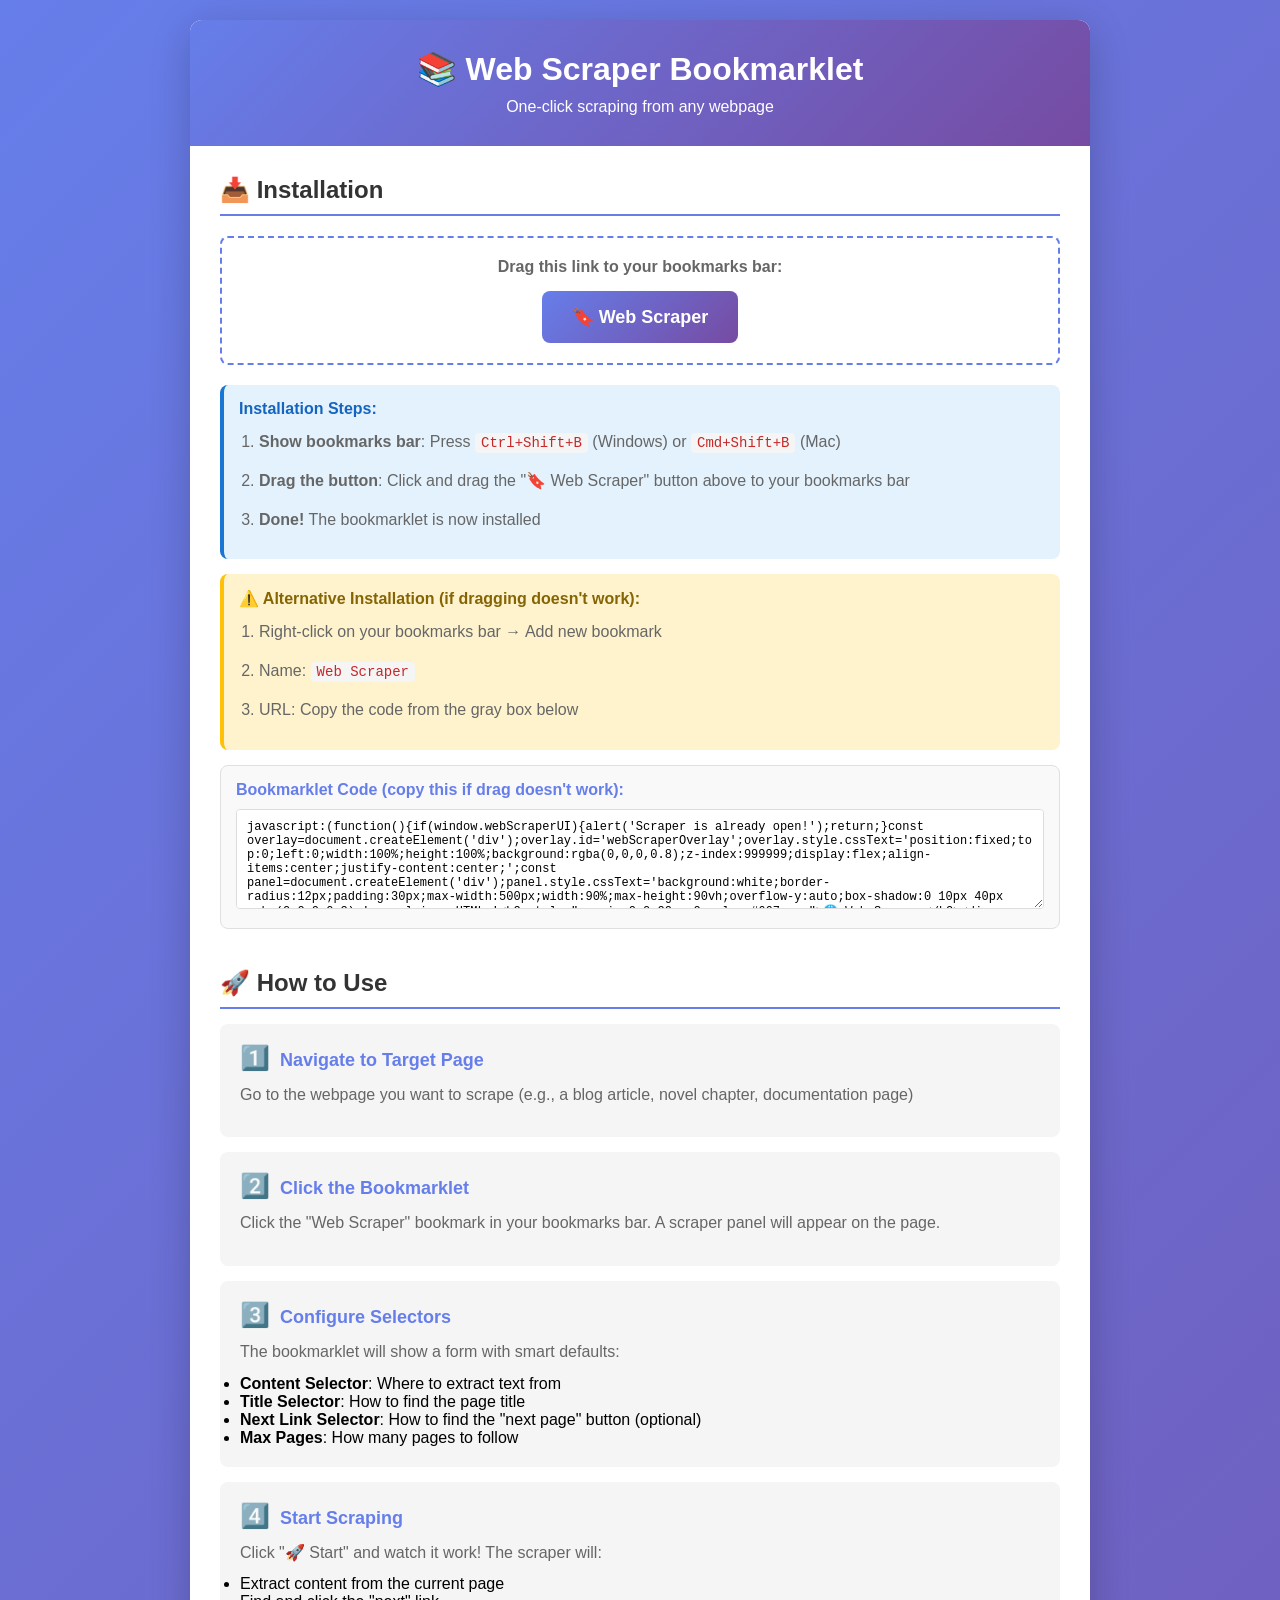
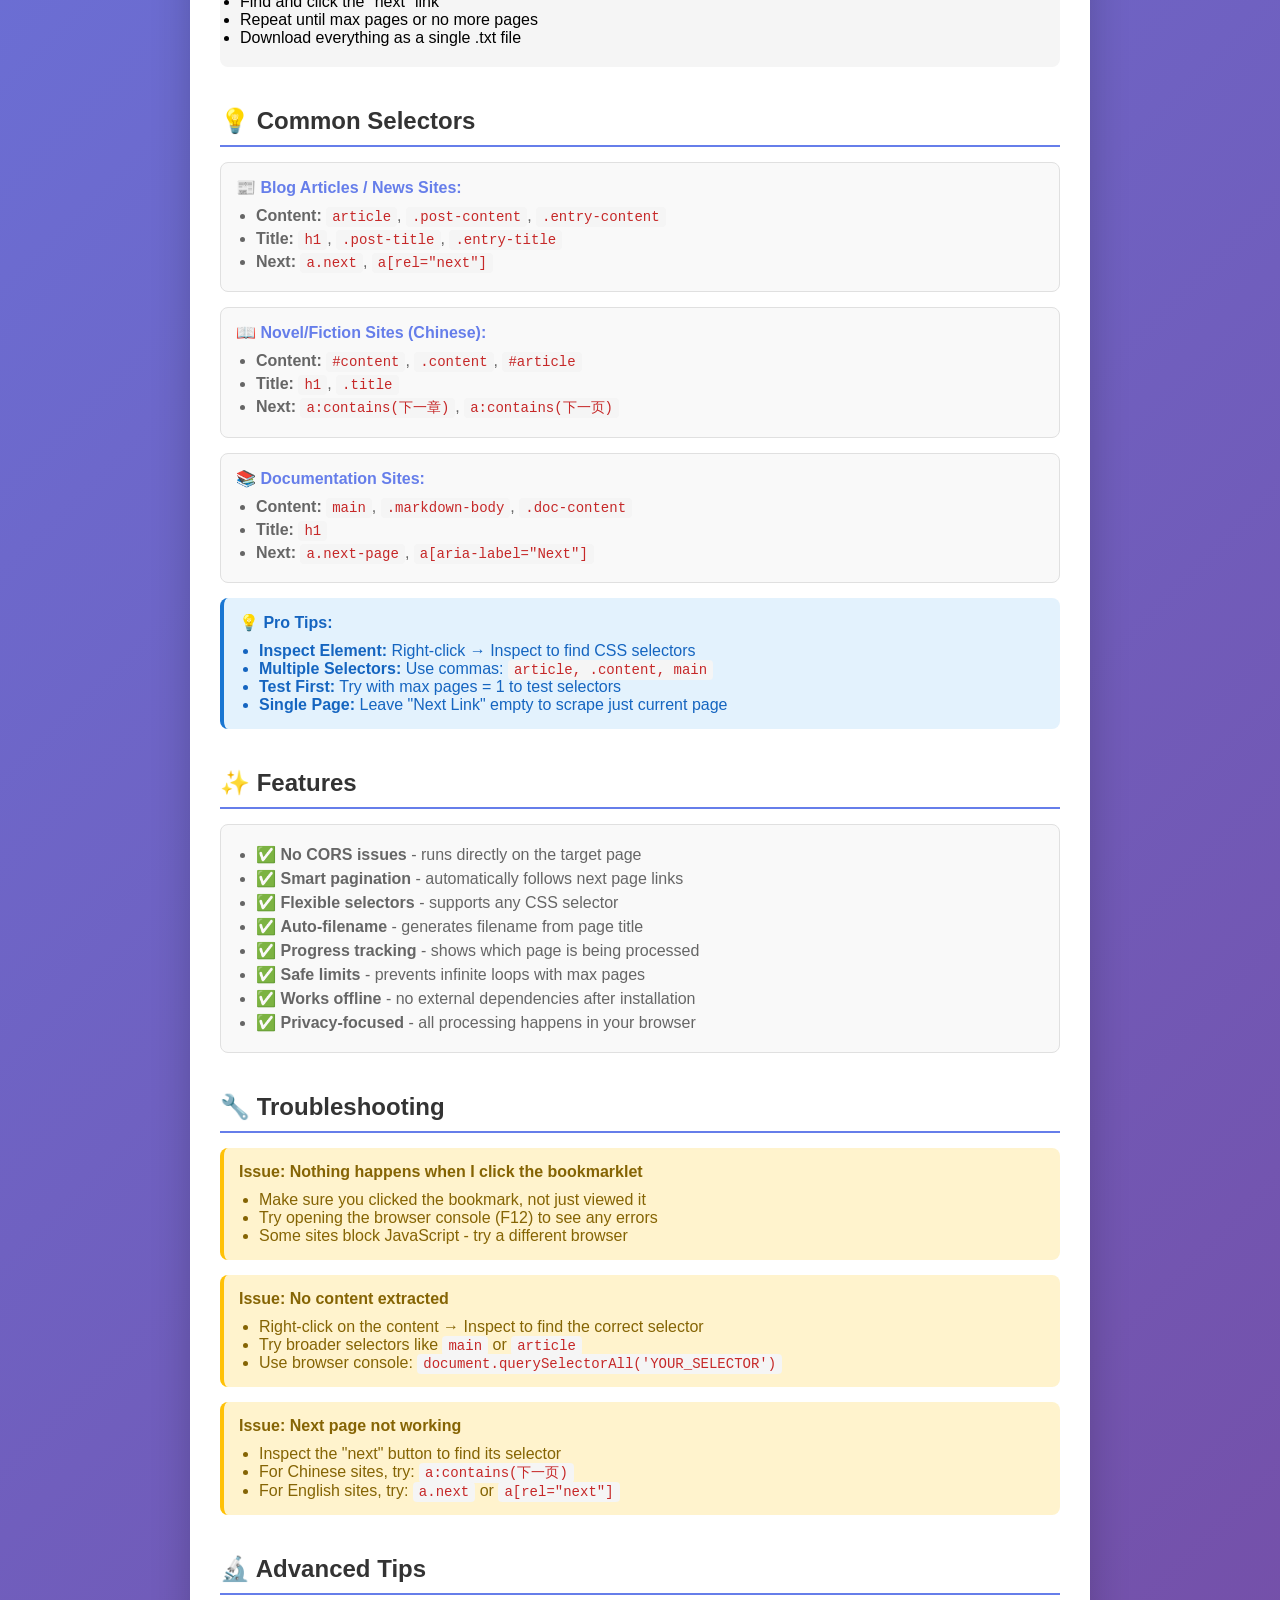
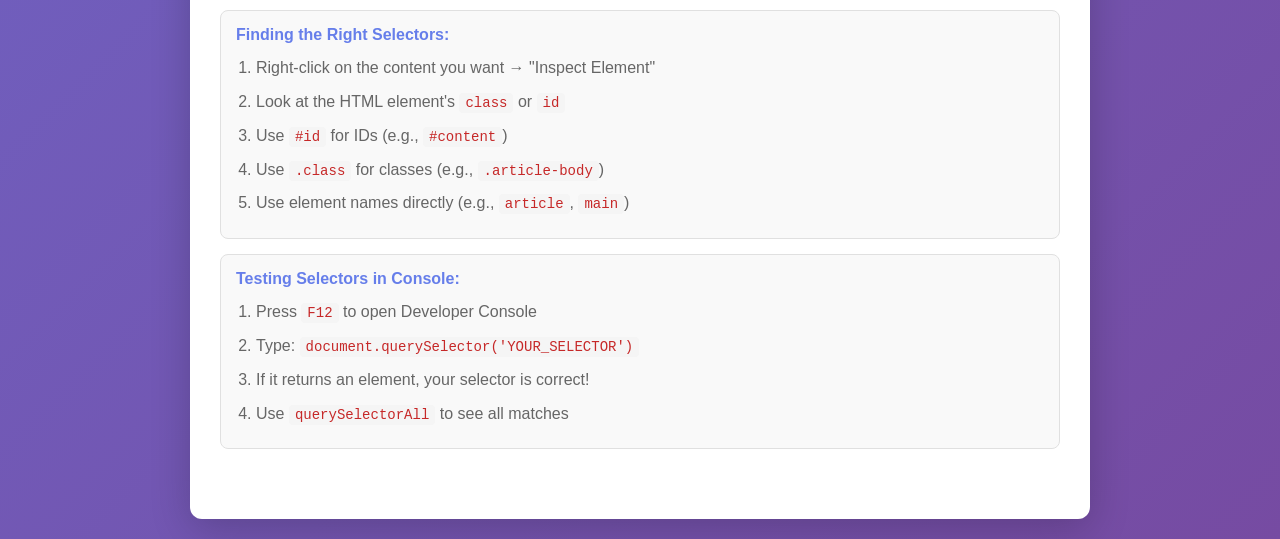
==== bookmarklet.html @ 31707cb5 "Add browser-based scraper and bookmarklet - Add browser-scraper.html: standalone client-side scraper" ====
<!DOCTYPE html>
<html lang="en">
<head>
  <meta charset="UTF-8">
  <meta name="viewport" content="width=device-width, initial-scale=1.0">
  <title>Web Scraper Bookmarklet</title>
  <style>
    * {
      margin: 0;
      padding: 0;
      box-sizing: border-box;
    }

    body {
      font-family: -apple-system, BlinkMacSystemFont, "Segoe UI", Roboto, "Helvetica Neue", Arial, sans-serif;
      background: linear-gradient(135deg, #667eea 0%, #764ba2 100%);
      min-height: 100vh;
      padding: 20px;
    }

    .container {
      max-width: 900px;
      margin: 0 auto;
      background: white;
      border-radius: 12px;
      box-shadow: 0 10px 40px rgba(0, 0, 0, 0.2);
      overflow: hidden;
    }

    .header {
      background: linear-gradient(135deg, #667eea 0%, #764ba2 100%);
      color: white;
      padding: 30px;
      text-align: center;
    }

    .header h1 {
      font-size: 32px;
      margin-bottom: 10px;
    }

    .content {
      padding: 30px;
    }

    .section {
      margin-bottom: 40px;
    }

    .section h2 {
      color: #333;
      margin-bottom: 15px;
      padding-bottom: 10px;
      border-bottom: 2px solid #667eea;
    }

    .step {
      background: #f5f5f5;
      padding: 20px;
      border-radius: 8px;
      margin-bottom: 15px;
    }

    .step h3 {
      color: #667eea;
      margin-bottom: 10px;
      font-size: 18px;
    }

    .step p {
      color: #666;
      line-height: 1.6;
      margin-bottom: 10px;
    }

    .bookmarklet-box {
      background: #fff;
      border: 2px dashed #667eea;
      border-radius: 8px;
      padding: 20px;
      text-align: center;
      margin: 20px 0;
    }

    .bookmarklet-link {
      display: inline-block;
      background: linear-gradient(135deg, #667eea 0%, #764ba2 100%);
      color: white !important;
      padding: 15px 30px;
      border-radius: 8px;
      text-decoration: none;
      font-weight: 600;
      font-size: 18px;
      transition: transform 0.2s, box-shadow 0.2s;
    }

    .bookmarklet-link:hover {
      transform: translateY(-2px);
      box-shadow: 0 4px 12px rgba(102, 126, 234, 0.4);
    }

    .instruction {
      background: #e3f2fd;
      border-left: 4px solid #1976d2;
      padding: 15px;
      border-radius: 8px;
      margin: 15px 0;
      color: #1565c0;
    }

    .warning {
      background: #fff3cd;
      border-left: 4px solid #ffc107;
      padding: 15px;
      border-radius: 8px;
      margin: 15px 0;
      color: #856404;
    }

    code {
      background: #f5f5f5;
      padding: 2px 6px;
      border-radius: 4px;
      font-family: 'Courier New', monospace;
      font-size: 14px;
      color: #c62828;
    }

    .example {
      background: #f9f9f9;
      border: 1px solid #e0e0e0;
      padding: 15px;
      border-radius: 8px;
      margin: 15px 0;
    }

    .example h4 {
      color: #667eea;
      margin-bottom: 10px;
    }

    .example ul {
      margin-left: 20px;
      color: #666;
    }

    .example li {
      margin: 5px 0;
    }

    ol {
      margin-left: 20px;
      color: #666;
      line-height: 1.8;
    }

    ol li {
      margin: 10px 0;
    }

    .emoji {
      font-size: 24px;
      margin-right: 10px;
    }

    .demo-gif {
      max-width: 100%;
      border-radius: 8px;
      box-shadow: 0 4px 12px rgba(0, 0, 0, 0.1);
      margin: 20px 0;
    }
  </style>
</head>
<body>
  <div class="container">
    <div class="header">
      <h1>📚 Web Scraper Bookmarklet</h1>
      <p>One-click scraping from any webpage</p>
    </div>

    <div class="content">
      <!-- Installation Section -->
      <div class="section">
        <h2>📥 Installation</h2>

        <div class="bookmarklet-box">
          <p style="margin-bottom: 15px; color: #666;">
            <strong>Drag this link to your bookmarks bar:</strong>
          </p>
          <a href="javascript:(function(){const s=document.createElement('script');s.src='https://cdn.jsdelivr.net/gh/yourusername/web-scraper@main/bookmarklet.min.js';document.body.appendChild(s);})();" class="bookmarklet-link">
            🔖 Web Scraper
          </a>
        </div>

        <div class="instruction">
          <strong>Installation Steps:</strong>
          <ol>
            <li><strong>Show bookmarks bar</strong>: Press <code>Ctrl+Shift+B</code> (Windows) or <code>Cmd+Shift+B</code> (Mac)</li>
            <li><strong>Drag the button</strong>: Click and drag the "🔖 Web Scraper" button above to your bookmarks bar</li>
            <li><strong>Done!</strong> The bookmarklet is now installed</li>
          </ol>
        </div>

        <div class="warning">
          <strong>⚠️ Alternative Installation (if dragging doesn't work):</strong>
          <ol style="margin-top: 10px;">
            <li>Right-click on your bookmarks bar → Add new bookmark</li>
            <li>Name: <code>Web Scraper</code></li>
            <li>URL: Copy the code from the gray box below</li>
          </ol>
        </div>

        <div class="example">
          <h4>Bookmarklet Code (copy this if drag doesn't work):</h4>
          <textarea readonly style="width: 100%; height: 100px; padding: 10px; font-family: monospace; font-size: 12px; border: 1px solid #ddd; border-radius: 4px;" onclick="this.select()">javascript:(function(){if(window.webScraperUI){alert('Scraper is already open!');return;}const overlay=document.createElement('div');overlay.id='webScraperOverlay';overlay.style.cssText='position:fixed;top:0;left:0;width:100%;height:100%;background:rgba(0,0,0,0.8);z-index:999999;display:flex;align-items:center;justify-content:center;';const panel=document.createElement('div');panel.style.cssText='background:white;border-radius:12px;padding:30px;max-width:500px;width:90%;max-height:90vh;overflow-y:auto;box-shadow:0 10px 40px rgba(0,0,0,0.3);';panel.innerHTML='<h2 style="margin:0 0 20px 0;color:#667eea;">🌐 Web Scraper</h2><div style="margin-bottom:15px;"><label style="display:block;margin-bottom:5px;font-weight:600;">📄 Content Selector:</label><input id="scraperContent" type="text" value="article, .content, .article, main" style="width:100%;padding:10px;border:2px solid #e0e0e0;border-radius:6px;"/><small style="color:#666;">CSS selector for main content</small></div><div style="margin-bottom:15px;"><label style="display:block;margin-bottom:5px;font-weight:600;">🎯 Title Selector:</label><input id="scraperTitle" type="text" value="h1, .title, .article-title" style="width:100%;padding:10px;border:2px solid #e0e0e0;border-radius:6px;"/><small style="color:#666;">CSS selector for page title</small></div><div style="margin-bottom:15px;"><label style="display:block;margin-bottom:5px;font-weight:600;">➡️ Next Link Selector:</label><input id="scraperNext" type="text" value="a.next, a[rel=next], a:contains(下一页), a:contains(下一章)" style="width:100%;padding:10px;border:2px solid #e0e0e0;border-radius:6px;"/><small style="color:#666;">Leave empty for single page</small></div><div style="margin-bottom:15px;"><label style="display:block;margin-bottom:5px;font-weight:600;">🔢 Max Pages:</label><input id="scraperMaxPages" type="number" value="10" min="1" max="100" style="width:100%;padding:10px;border:2px solid #e0e0e0;border-radius:6px;"/></div><div style="margin-bottom:15px;"><label style="display:block;margin-bottom:5px;font-weight:600;">💾 Filename:</label><input id="scraperFilename" type="text" placeholder="Auto from title" style="width:100%;padding:10px;border:2px solid #e0e0e0;border-radius:6px;"/></div><div style="display:flex;gap:10px;"><button id="scraperStart" style="flex:1;padding:12px;background:linear-gradient(135deg,#667eea,#764ba2);color:white;border:none;border-radius:6px;font-weight:600;cursor:pointer;">🚀 Start</button><button id="scraperClose" style="padding:12px 20px;background:#f44336;color:white;border:none;border-radius:6px;font-weight:600;cursor:pointer;">✕ Close</button></div><div id="scraperStatus" style="margin-top:15px;padding:10px;border-radius:6px;display:none;"></div>';overlay.appendChild(panel);document.body.appendChild(overlay);window.webScraperUI=overlay;const findNextLink=(selectors)=>{const selectorList=selectors.split(',').map(s=>s.trim());for(const sel of selectorList){if(sel.includes(':contains(')){const text=sel.match(/:contains\(([^)]+)\)/)[1];const links=document.querySelectorAll('a');for(const link of links){if(link.textContent.includes(text))return link;}}else{const el=document.querySelector(sel);if(el)return el;}}return null;};const scrape=async()=>{const contentSel=document.getElementById('scraperContent').value;const titleSel=document.getElementById('scraperTitle').value;const nextSel=document.getElementById('scraperNext').value;const maxPages=parseInt(document.getElementById('scraperMaxPages').value);const filename=document.getElementById('scraperFilename').value;const statusDiv=document.getElementById('scraperStatus');const startBtn=document.getElementById('scraperStart');startBtn.disabled=true;startBtn.textContent='⏳ Scraping...';statusDiv.style.display='block';statusDiv.style.background='#e3f2fd';statusDiv.style.color='#1976d2';let allContent=[];let pageCount=0;const extractContent=()=>{const titleEl=document.querySelector(titleSel);const title=titleEl?titleEl.textContent.trim():'No Title';const contentEls=document.querySelectorAll(contentSel);if(!contentEls.length)return null;const content=Array.from(contentEls).map(el=>el.textContent.trim()).join('\\n\\n');return{title,content};};const processPage=()=>{pageCount++;statusDiv.textContent=`Processing page ${pageCount}/${maxPages}...`;const data=extractContent();if(data){allContent.push(`${data.title}\\n\\n${data.content}\\n\\n\\n`);return true;}return false;};processPage();if(nextSel&&pageCount<maxPages){const checkNextPage=()=>{const nextLink=findNextLink(nextSel);if(nextLink&&pageCount<maxPages){statusDiv.textContent=`Found next page, navigating... (${pageCount}/${maxPages})`;setTimeout(()=>{nextLink.click();setTimeout(()=>{if(processPage()){checkNextPage();}else{finishScraping();}},2000);},1000);}else{finishScraping();}};checkNextPage();}else{finishScraping();}function finishScraping(){if(allContent.length>0){const text=allContent.join('');const blob=new Blob([text],{type:'text/plain;charset=utf-8'});const url=URL.createObjectURL(blob);const a=document.createElement('a');a.href=url;a.download=(filename||allContent[0].split('\\n')[0].substring(0,50).replace(/[^a-zA-Z0-9一-龥]/g,'_')||'scraped')+'.txt';a.click();URL.revokeObjectURL(url);statusDiv.style.background='#e8f5e9';statusDiv.style.color='#388e3c';statusDiv.textContent=`✅ Success! Scraped ${pageCount} pages. Downloaded.`;}else{statusDiv.style.background='#ffebee';statusDiv.style.color='#c62828';statusDiv.textContent='❌ No content found. Check selectors.';}startBtn.disabled=false;startBtn.textContent='🚀 Start';}};document.getElementById('scraperStart').onclick=scrape;document.getElementById('scraperClose').onclick=()=>{document.body.removeChild(overlay);window.webScraperUI=null;};})();</textarea>
        </div>
      </div>

      <!-- How to Use Section -->
      <div class="section">
        <h2>🚀 How to Use</h2>

        <div class="step">
          <h3><span class="emoji">1️⃣</span>Navigate to Target Page</h3>
          <p>Go to the webpage you want to scrape (e.g., a blog article, novel chapter, documentation page)</p>
        </div>

        <div class="step">
          <h3><span class="emoji">2️⃣</span>Click the Bookmarklet</h3>
          <p>Click the "Web Scraper" bookmark in your bookmarks bar. A scraper panel will appear on the page.</p>
        </div>

        <div class="step">
          <h3><span class="emoji">3️⃣</span>Configure Selectors</h3>
          <p>The bookmarklet will show a form with smart defaults:</p>
          <ul>
            <li><strong>Content Selector</strong>: Where to extract text from</li>
            <li><strong>Title Selector</strong>: How to find the page title</li>
            <li><strong>Next Link Selector</strong>: How to find the "next page" button (optional)</li>
            <li><strong>Max Pages</strong>: How many pages to follow</li>
          </ul>
        </div>

        <div class="step">
          <h3><span class="emoji">4️⃣</span>Start Scraping</h3>
          <p>Click "🚀 Start" and watch it work! The scraper will:</p>
          <ul>
            <li>Extract content from the current page</li>
            <li>Find and click the "next" link</li>
            <li>Repeat until max pages or no more pages</li>
            <li>Download everything as a single .txt file</li>
          </ul>
        </div>
      </div>

      <!-- Examples Section -->
      <div class="section">
        <h2>💡 Common Selectors</h2>

        <div class="example">
          <h4>📰 Blog Articles / News Sites:</h4>
          <ul>
            <li><strong>Content:</strong> <code>article</code>, <code>.post-content</code>, <code>.entry-content</code></li>
            <li><strong>Title:</strong> <code>h1</code>, <code>.post-title</code>, <code>.entry-title</code></li>
            <li><strong>Next:</strong> <code>a.next</code>, <code>a[rel="next"]</code></li>
          </ul>
        </div>

        <div class="example">
          <h4>📖 Novel/Fiction Sites (Chinese):</h4>
          <ul>
            <li><strong>Content:</strong> <code>#content</code>, <code>.content</code>, <code>#article</code></li>
            <li><strong>Title:</strong> <code>h1</code>, <code>.title</code></li>
            <li><strong>Next:</strong> <code>a:contains(下一章)</code>, <code>a:contains(下一页)</code></li>
          </ul>
        </div>

        <div class="example">
          <h4>📚 Documentation Sites:</h4>
          <ul>
            <li><strong>Content:</strong> <code>main</code>, <code>.markdown-body</code>, <code>.doc-content</code></li>
            <li><strong>Title:</strong> <code>h1</code></li>
            <li><strong>Next:</strong> <code>a.next-page</code>, <code>a[aria-label="Next"]</code></li>
          </ul>
        </div>

        <div class="instruction">
          <strong>💡 Pro Tips:</strong>
          <ul style="margin-top: 10px; margin-left: 20px;">
            <li><strong>Inspect Element:</strong> Right-click → Inspect to find CSS selectors</li>
            <li><strong>Multiple Selectors:</strong> Use commas: <code>article, .content, main</code></li>
            <li><strong>Test First:</strong> Try with max pages = 1 to test selectors</li>
            <li><strong>Single Page:</strong> Leave "Next Link" empty to scrape just current page</li>
          </ul>
        </div>
      </div>

      <!-- Features Section -->
      <div class="section">
        <h2>✨ Features</h2>

        <div class="example">
          <ul>
            <li>✅ <strong>No CORS issues</strong> - runs directly on the target page</li>
            <li>✅ <strong>Smart pagination</strong> - automatically follows next page links</li>
            <li>✅ <strong>Flexible selectors</strong> - supports any CSS selector</li>
            <li>✅ <strong>Auto-filename</strong> - generates filename from page title</li>
            <li>✅ <strong>Progress tracking</strong> - shows which page is being processed</li>
            <li>✅ <strong>Safe limits</strong> - prevents infinite loops with max pages</li>
            <li>✅ <strong>Works offline</strong> - no external dependencies after installation</li>
            <li>✅ <strong>Privacy-focused</strong> - all processing happens in your browser</li>
          </ul>
        </div>
      </div>

      <!-- Troubleshooting Section -->
      <div class="section">
        <h2>🔧 Troubleshooting</h2>

        <div class="warning">
          <strong>Issue: Nothing happens when I click the bookmarklet</strong>
          <ul style="margin-top: 10px; margin-left: 20px;">
            <li>Make sure you clicked the bookmark, not just viewed it</li>
            <li>Try opening the browser console (F12) to see any errors</li>
            <li>Some sites block JavaScript - try a different browser</li>
          </ul>
        </div>

        <div class="warning">
          <strong>Issue: No content extracted</strong>
          <ul style="margin-top: 10px; margin-left: 20px;">
            <li>Right-click on the content → Inspect to find the correct selector</li>
            <li>Try broader selectors like <code>main</code> or <code>article</code></li>
            <li>Use browser console: <code>document.querySelectorAll('YOUR_SELECTOR')</code></li>
          </ul>
        </div>

        <div class="warning">
          <strong>Issue: Next page not working</strong>
          <ul style="margin-top: 10px; margin-left: 20px;">
            <li>Inspect the "next" button to find its selector</li>
            <li>For Chinese sites, try: <code>a:contains(下一页)</code></li>
            <li>For English sites, try: <code>a.next</code> or <code>a[rel="next"]</code></li>
          </ul>
        </div>
      </div>

      <!-- Advanced Section -->
      <div class="section">
        <h2>🔬 Advanced Tips</h2>

        <div class="example">
          <h4>Finding the Right Selectors:</h4>
          <ol>
            <li>Right-click on the content you want → "Inspect Element"</li>
            <li>Look at the HTML element's <code>class</code> or <code>id</code></li>
            <li>Use <code>#id</code> for IDs (e.g., <code>#content</code>)</li>
            <li>Use <code>.class</code> for classes (e.g., <code>.article-body</code>)</li>
            <li>Use element names directly (e.g., <code>article</code>, <code>main</code>)</li>
          </ol>
        </div>

        <div class="example">
          <h4>Testing Selectors in Console:</h4>
          <ol>
            <li>Press <code>F12</code> to open Developer Console</li>
            <li>Type: <code>document.querySelector('YOUR_SELECTOR')</code></li>
            <li>If it returns an element, your selector is correct!</li>
            <li>Use <code>querySelectorAll</code> to see all matches</li>
          </ol>
        </div>
      </div>

    </div>
  </div>
</body>
</html>
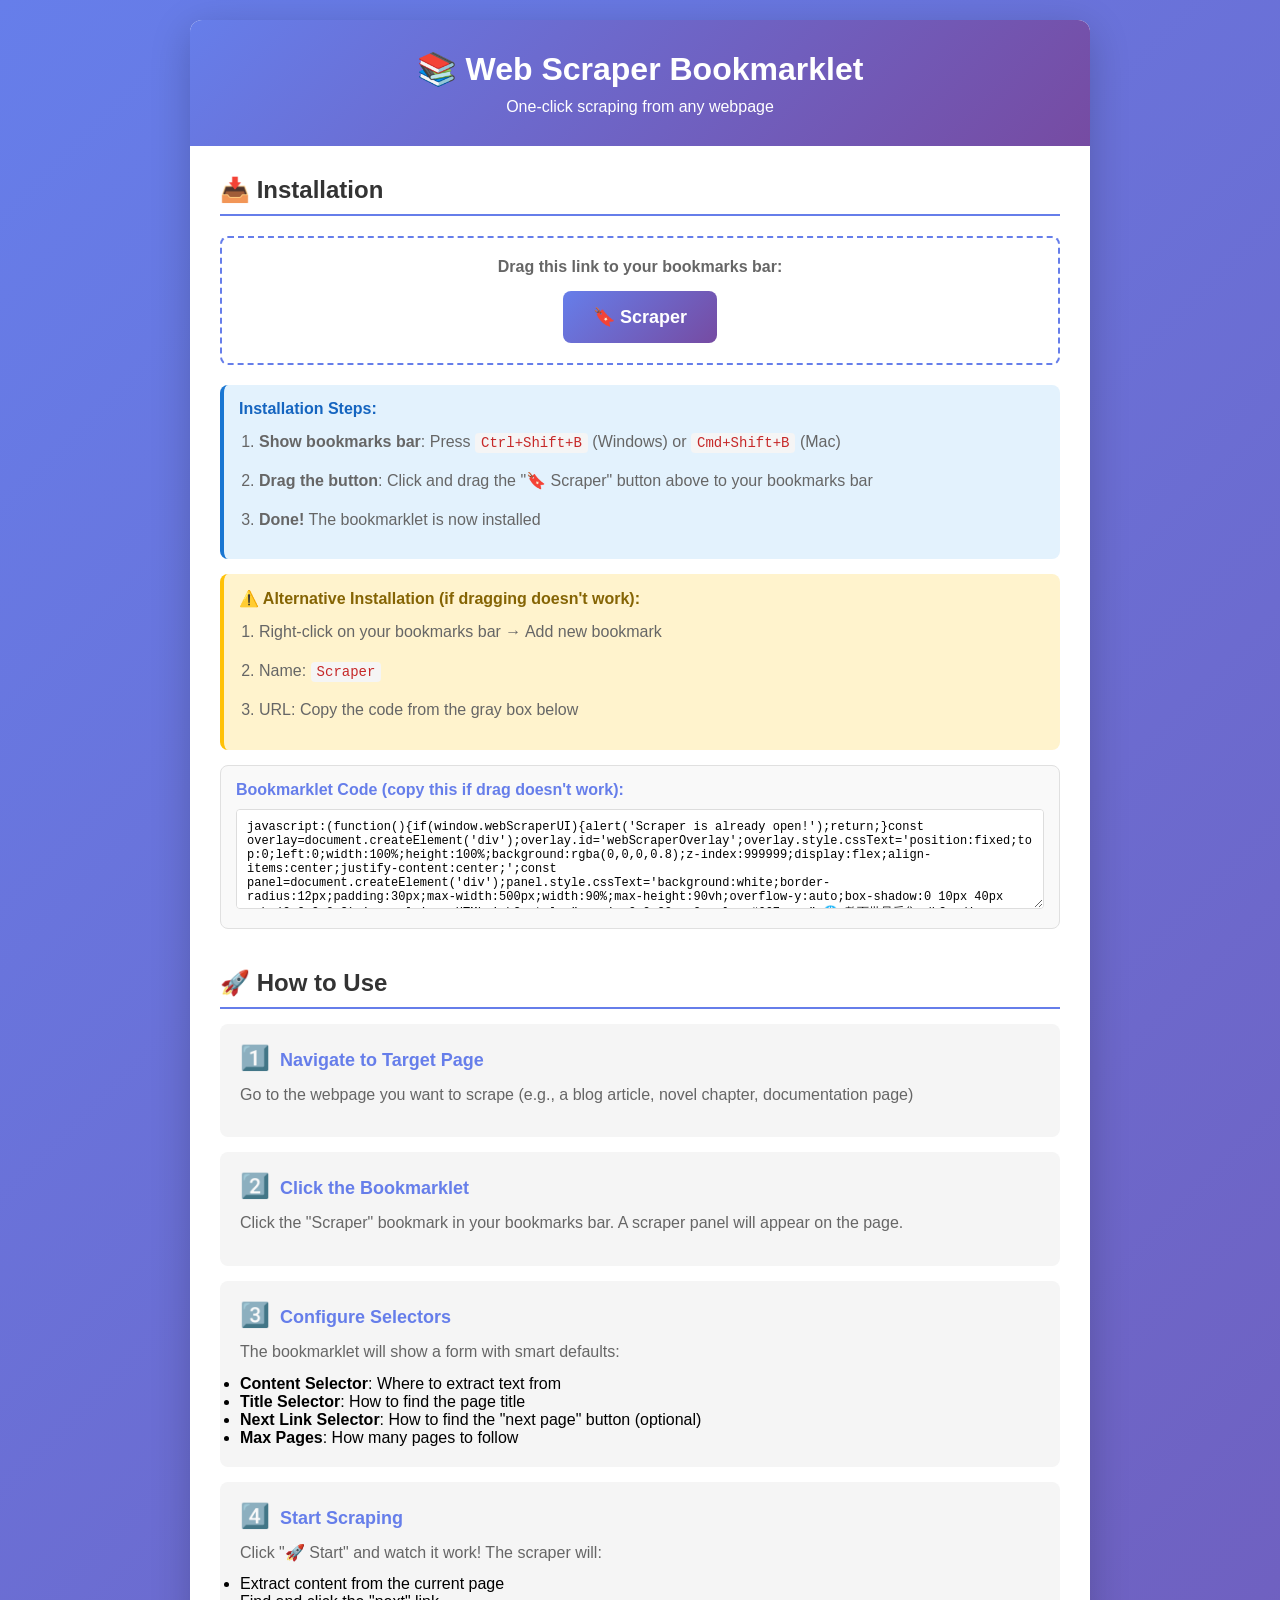
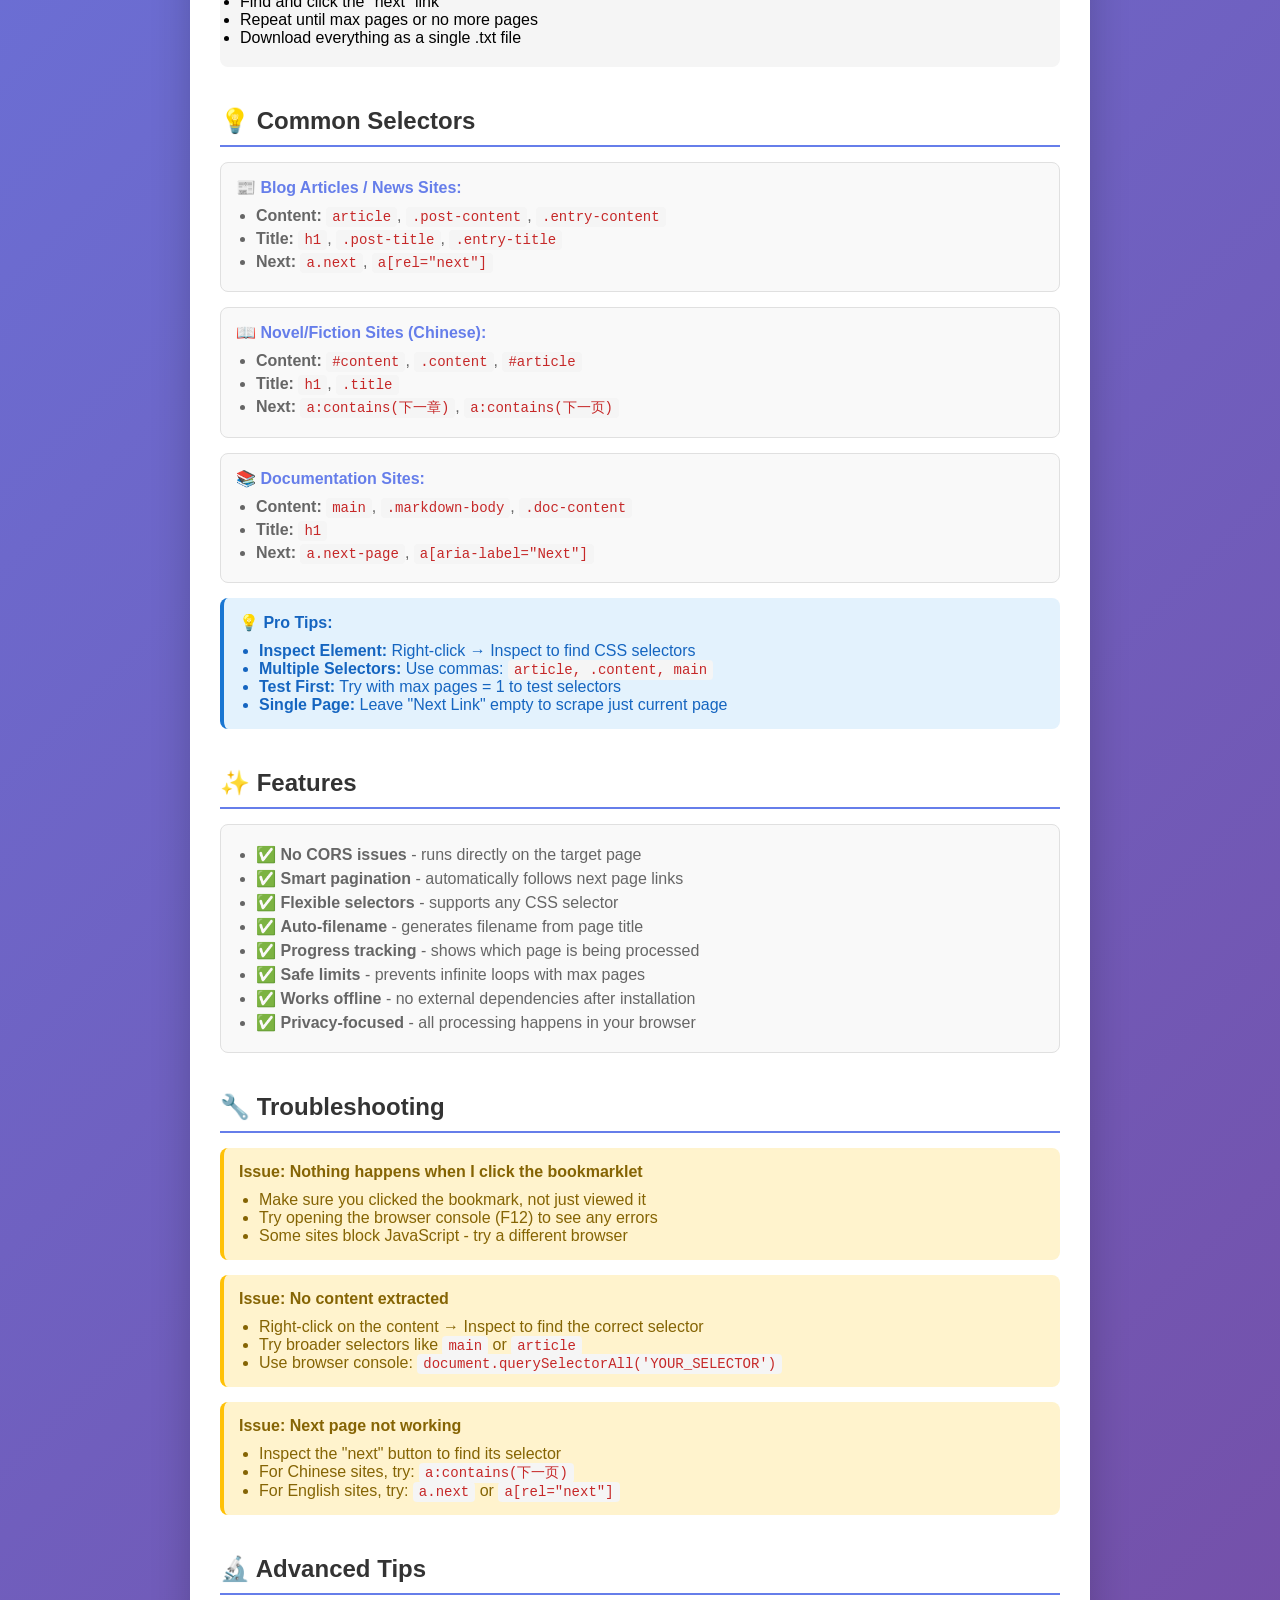
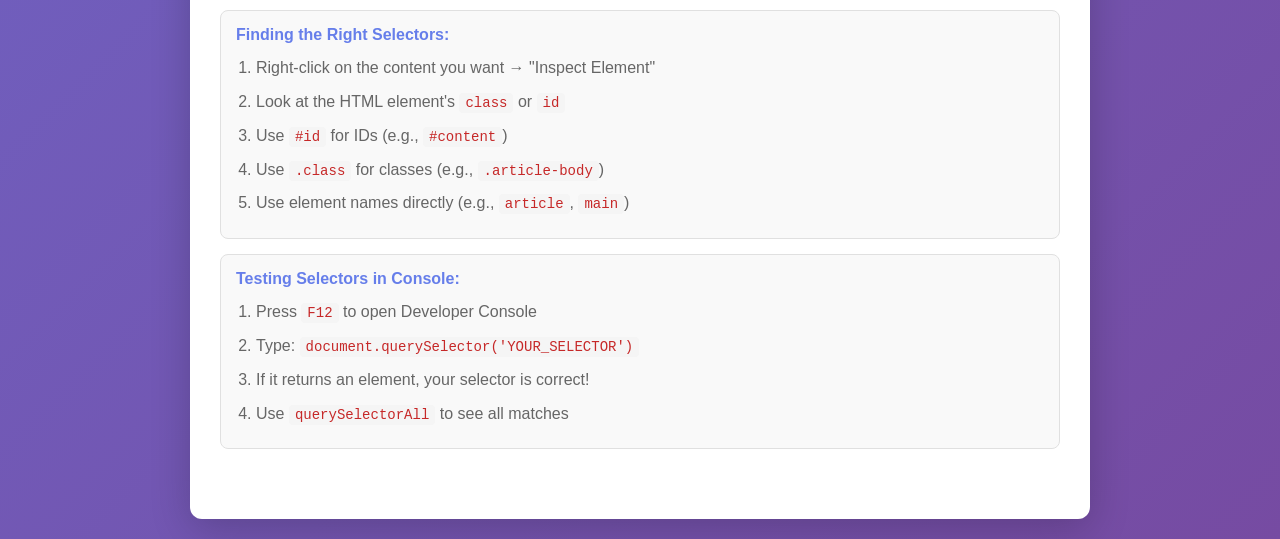
==== commit 4836c316: "update web scraper bookmarklet" ====
--- a/bookmarklet.html
+++ b/bookmarklet.html
@@ -187,8 +187,8 @@
           <p style="margin-bottom: 15px; color: #666;">
             <strong>Drag this link to your bookmarks bar:</strong>
           </p>
-          <a href="javascript:(function(){const s=document.createElement('script');s.src='https://cdn.jsdelivr.net/gh/yourusername/web-scraper@main/bookmarklet.min.js';document.body.appendChild(s);})();" class="bookmarklet-link">
-            🔖 Web Scraper
+          <a href="javascript:(function(){const s=document.createElement('script');s.src='https://www.zuiniude.com/txt-downloader/static/js/bookmarklet.min.js';document.body.appendChild(s);})();" class="bookmarklet-link">
+            🔖 Scraper
           </a>
         </div>
 
@@ -196,7 +196,7 @@
           <strong>Installation Steps:</strong>
           <ol>
             <li><strong>Show bookmarks bar</strong>: Press <code>Ctrl+Shift+B</code> (Windows) or <code>Cmd+Shift+B</code> (Mac)</li>
-            <li><strong>Drag the button</strong>: Click and drag the "🔖 Web Scraper" button above to your bookmarks bar</li>
+            <li><strong>Drag the button</strong>: Click and drag the "🔖 Scraper" button above to your bookmarks bar</li>
             <li><strong>Done!</strong> The bookmarklet is now installed</li>
           </ol>
         </div>
@@ -205,14 +205,14 @@
           <strong>⚠️ Alternative Installation (if dragging doesn't work):</strong>
           <ol style="margin-top: 10px;">
             <li>Right-click on your bookmarks bar → Add new bookmark</li>
-            <li>Name: <code>Web Scraper</code></li>
+            <li>Name: <code>Scraper</code></li>
             <li>URL: Copy the code from the gray box below</li>
           </ol>
         </div>
 
         <div class="example">
           <h4>Bookmarklet Code (copy this if drag doesn't work):</h4>
-          <textarea readonly style="width: 100%; height: 100px; padding: 10px; font-family: monospace; font-size: 12px; border: 1px solid #ddd; border-radius: 4px;" onclick="this.select()">javascript:(function(){if(window.webScraperUI){alert('Scraper is already open!');return;}const overlay=document.createElement('div');overlay.id='webScraperOverlay';overlay.style.cssText='position:fixed;top:0;left:0;width:100%;height:100%;background:rgba(0,0,0,0.8);z-index:999999;display:flex;align-items:center;justify-content:center;';const panel=document.createElement('div');panel.style.cssText='background:white;border-radius:12px;padding:30px;max-width:500px;width:90%;max-height:90vh;overflow-y:auto;box-shadow:0 10px 40px rgba(0,0,0,0.3);';panel.innerHTML='<h2 style="margin:0 0 20px 0;color:#667eea;">🌐 Web Scraper</h2><div style="margin-bottom:15px;"><label style="display:block;margin-bottom:5px;font-weight:600;">📄 Content Selector:</label><input id="scraperContent" type="text" value="article, .content, .article, main" style="width:100%;padding:10px;border:2px solid #e0e0e0;border-radius:6px;"/><small style="color:#666;">CSS selector for main content</small></div><div style="margin-bottom:15px;"><label style="display:block;margin-bottom:5px;font-weight:600;">🎯 Title Selector:</label><input id="scraperTitle" type="text" value="h1, .title, .article-title" style="width:100%;padding:10px;border:2px solid #e0e0e0;border-radius:6px;"/><small style="color:#666;">CSS selector for page title</small></div><div style="margin-bottom:15px;"><label style="display:block;margin-bottom:5px;font-weight:600;">➡️ Next Link Selector:</label><input id="scraperNext" type="text" value="a.next, a[rel=next], a:contains(下一页), a:contains(下一章)" style="width:100%;padding:10px;border:2px solid #e0e0e0;border-radius:6px;"/><small style="color:#666;">Leave empty for single page</small></div><div style="margin-bottom:15px;"><label style="display:block;margin-bottom:5px;font-weight:600;">🔢 Max Pages:</label><input id="scraperMaxPages" type="number" value="10" min="1" max="100" style="width:100%;padding:10px;border:2px solid #e0e0e0;border-radius:6px;"/></div><div style="margin-bottom:15px;"><label style="display:block;margin-bottom:5px;font-weight:600;">💾 Filename:</label><input id="scraperFilename" type="text" placeholder="Auto from title" style="width:100%;padding:10px;border:2px solid #e0e0e0;border-radius:6px;"/></div><div style="display:flex;gap:10px;"><button id="scraperStart" style="flex:1;padding:12px;background:linear-gradient(135deg,#667eea,#764ba2);color:white;border:none;border-radius:6px;font-weight:600;cursor:pointer;">🚀 Start</button><button id="scraperClose" style="padding:12px 20px;background:#f44336;color:white;border:none;border-radius:6px;font-weight:600;cursor:pointer;">✕ Close</button></div><div id="scraperStatus" style="margin-top:15px;padding:10px;border-radius:6px;display:none;"></div>';overlay.appendChild(panel);document.body.appendChild(overlay);window.webScraperUI=overlay;const findNextLink=(selectors)=>{const selectorList=selectors.split(',').map(s=>s.trim());for(const sel of selectorList){if(sel.includes(':contains(')){const text=sel.match(/:contains\(([^)]+)\)/)[1];const links=document.querySelectorAll('a');for(const link of links){if(link.textContent.includes(text))return link;}}else{const el=document.querySelector(sel);if(el)return el;}}return null;};const scrape=async()=>{const contentSel=document.getElementById('scraperContent').value;const titleSel=document.getElementById('scraperTitle').value;const nextSel=document.getElementById('scraperNext').value;const maxPages=parseInt(document.getElementById('scraperMaxPages').value);const filename=document.getElementById('scraperFilename').value;const statusDiv=document.getElementById('scraperStatus');const startBtn=document.getElementById('scraperStart');startBtn.disabled=true;startBtn.textContent='⏳ Scraping...';statusDiv.style.display='block';statusDiv.style.background='#e3f2fd';statusDiv.style.color='#1976d2';let allContent=[];let pageCount=0;const extractContent=()=>{const titleEl=document.querySelector(titleSel);const title=titleEl?titleEl.textContent.trim():'No Title';const contentEls=document.querySelectorAll(contentSel);if(!contentEls.length)return null;const content=Array.from(contentEls).map(el=>el.textContent.trim()).join('\\n\\n');return{title,content};};const processPage=()=>{pageCount++;statusDiv.textContent=`Processing page ${pageCount}/${maxPages}...`;const data=extractContent();if(data){allContent.push(`${data.title}\\n\\n${data.content}\\n\\n\\n`);return true;}return false;};processPage();if(nextSel&&pageCount<maxPages){const checkNextPage=()=>{const nextLink=findNextLink(nextSel);if(nextLink&&pageCount<maxPages){statusDiv.textContent=`Found next page, navigating... (${pageCount}/${maxPages})`;setTimeout(()=>{nextLink.click();setTimeout(()=>{if(processPage()){checkNextPage();}else{finishScraping();}},2000);},1000);}else{finishScraping();}};checkNextPage();}else{finishScraping();}function finishScraping(){if(allContent.length>0){const text=allContent.join('');const blob=new Blob([text],{type:'text/plain;charset=utf-8'});const url=URL.createObjectURL(blob);const a=document.createElement('a');a.href=url;a.download=(filename||allContent[0].split('\\n')[0].substring(0,50).replace(/[^a-zA-Z0-9一-龥]/g,'_')||'scraped')+'.txt';a.click();URL.revokeObjectURL(url);statusDiv.style.background='#e8f5e9';statusDiv.style.color='#388e3c';statusDiv.textContent=`✅ Success! Scraped ${pageCount} pages. Downloaded.`;}else{statusDiv.style.background='#ffebee';statusDiv.style.color='#c62828';statusDiv.textContent='❌ No content found. Check selectors.';}startBtn.disabled=false;startBtn.textContent='🚀 Start';}};document.getElementById('scraperStart').onclick=scrape;document.getElementById('scraperClose').onclick=()=>{document.body.removeChild(overlay);window.webScraperUI=null;};})();</textarea>
+          <textarea readonly style="width: 100%; height: 100px; padding: 10px; font-family: monospace; font-size: 12px; border: 1px solid #ddd; border-radius: 4px;" onclick="this.select()">javascript:(function(){if(window.webScraperUI){alert('Scraper is already open!');return;}const overlay=document.createElement('div');overlay.id='webScraperOverlay';overlay.style.cssText='position:fixed;top:0;left:0;width:100%;height:100%;background:rgba(0,0,0,0.8);z-index:999999;display:flex;align-items:center;justify-content:center;';const panel=document.createElement('div');panel.style.cssText='background:white;border-radius:12px;padding:30px;max-width:500px;width:90%;max-height:90vh;overflow-y:auto;box-shadow:0 10px 40px rgba(0,0,0,0.3);';panel.innerHTML='<h2 style="margin:0 0 20px 0;color:#667eea;">🌐 整页批量采集</h2><div style="margin-bottom:15px;"><label style="display:block;margin-bottom:5px;font-weight:600;">📄 正文CSS选择器:</label><input id="scraperContent" type="text" value="article, .article, .content, #article, #content, [class*=\'content\'], [id*=\'content\'], [class*=\'article\'], [id*=\'article\']" style="width:100%;padding:10px;border:2px solid #e0e0e0;border-radius:6px;"/><small style="color:#666;">匹配正文区域</small></div><div style="margin-bottom:15px;"><label style="display:block;margin-bottom:5px;font-weight:600;">🎯 标题CSS选择器:</label><input id="scraperTitle" type="text" value="#title, .title, [class*=\'title\'], [id*=\'title\']" style="width:100%;padding:10px;border:2px solid #e0e0e0;border-radius:6px;"/><small style="color:#666;">匹配文章标题</small></div><div style="margin-bottom:15px;"><label style="display:block;margin-bottom:5px;font-weight:600;">🔤 下一页匹配正则:</label><input id="scraperNextPattern" type="text" value="下.*页|下.*章|下.*节" style="width:100%;padding:10px;border:2px solid #e0e0e0;border-radius:6px;"/><small style="color:#666;">正则匹配下一页/下一章/下一节</small></div><div style="margin-bottom:15px;"><label style="display:block;margin-bottom:5px;font-weight:600;">🔢 最大采集页数:</label><input id="scraperMaxPages" type="text" value="300" style="width:100%;padding:10px;border:2px solid #e0e0e0;border-radius:6px;-moz-appearance:none;-webkit-appearance:none;appearance:none;"/><small style="color:#666;">手动输入数字，无加减按钮</small></div><div style="margin-bottom:15px;"><label style="display:block;margin-bottom:5px;font-weight:600;">💾 自定义文件名:</label><input id="scraperFilename" type="text" placeholder="默认使用网页标题" style="width:100%;padding:10px;border:2px solid #e0e0e0;border-radius:6px;"/></div><div style="display:flex;gap:10px;"><button id="scraperStart" style="flex:1;padding:12px;background:linear-gradient(135deg,#667eea,#764ba2);color:white;border:none;border-radius:6px;font-weight:600;cursor:pointer;">🚀 开始采集</button><button id="scraperClose" style="padding:12px 20px;background:#f44336;color:white;border:none;border-radius:6px;font-weight:600;cursor:pointer;">✕ 关闭</button></div><div id="scraperStatus" style="margin-top:15px;padding:10px;border-radius:6px;display:none;"></div>';overlay.appendChild(panel);document.body.appendChild(overlay);window.webScraperUI=overlay;function findNextUrlByRegex(doc,pattern){const reg=new RegExp(pattern,'i');const allLinks=doc.querySelectorAll('a');for(const link of allLinks){const text=link.textContent.trim();if(reg.test(text)){const href=link.getAttribute('href');if(href)return new URL(href,window.location.origin).href;}}return null;}function extractPageData(doc,titleSel,contentSel){let title='无标题';const titleEl=doc.querySelector(titleSel);if(titleEl)title=titleEl.textContent.trim();let content='无正文';const contentEls=doc.querySelectorAll(contentSel);if(contentEls.length>0){content=Array.from(contentEls).map(el=>el.textContent.trim()).join('\n\n');}return {title,fullText:`【${title}】\n\n${content}\n\n——————————————\n\n`};}async function fetchPageDoc(url){try{const res=await fetch(url,{credentials:'include'});const html=await res.text();return new DOMParser().parseFromString(html,'text/html');}catch(e){console.error('请求失败:',e);return null;}}async function scrape(){const contentSel=document.getElementById('scraperContent').value;const titleSel=document.getElementById('scraperTitle').value;const nextPattern=document.getElementById('scraperNextPattern').value;const maxPages=parseInt(document.getElementById('scraperMaxPages').value||300);const filename=document.getElementById('scraperFilename').value;const statusDiv=document.getElementById('scraperStatus');const startBtn=document.getElementById('scraperStart');startBtn.disabled=true;startBtn.textContent='⏳ 采集中...';statusDiv.style.display='block';statusDiv.style.background='#e3f2fd';statusDiv.style.color='#1976d2';let allText='';let currentUrl=window.location.href;let pageCount=0;let nextUrl=null;while(pageCount<maxPages){pageCount++;statusDiv.textContent=`正在采集第 ${pageCount}/${maxPages} 页`;const doc=await fetchPageDoc(currentUrl);if(!doc)break;const pageData=extractPageData(doc,titleSel,contentSel);allText+=pageData.fullText;nextUrl=findNextUrlByRegex(doc,nextPattern);if(!nextUrl)break;currentUrl=nextUrl;await new Promise(res=>setTimeout(res,600));}if(allText.trim()){const blob=new Blob([allText],{type:'text/plain;charset=utf-8'});const blobUrl=URL.createObjectURL(blob);const a=document.createElement('a');a.href=blobUrl;let defaultName=document.title.replace(/[^\u4e00-\u9fa5a-zA-Z0-9]/g,'_');let saveName=filename||defaultName||'采集文档';a.download=saveName+'.txt';a.click();URL.revokeObjectURL(blobUrl);statusDiv.style.background='#e8f5e9';statusDiv.style.color='#388e3c';statusDiv.textContent=`✅ 采集完成，共 ${pageCount} 页，已自动下载TXT`;}else{statusDiv.style.background='#ffebee';statusDiv.style.color='#c62828';statusDiv.textContent='❌ 未采集到内容，请检查选择器';}startBtn.disabled=false;startBtn.textContent='🚀 开始采集';}document.getElementById('scraperStart').onclick=scrape;document.getElementById('scraperClose').onclick=()=>{document.body.removeChild(overlay);window.webScraperUI=null;};})();</textarea>
         </div>
       </div>
 
@@ -227,7 +227,7 @@
 
         <div class="step">
           <h3><span class="emoji">2️⃣</span>Click the Bookmarklet</h3>
-          <p>Click the "Web Scraper" bookmark in your bookmarks bar. A scraper panel will appear on the page.</p>
+          <p>Click the "Scraper" bookmark in your bookmarks bar. A scraper panel will appear on the page.</p>
         </div>
 
         <div class="step">
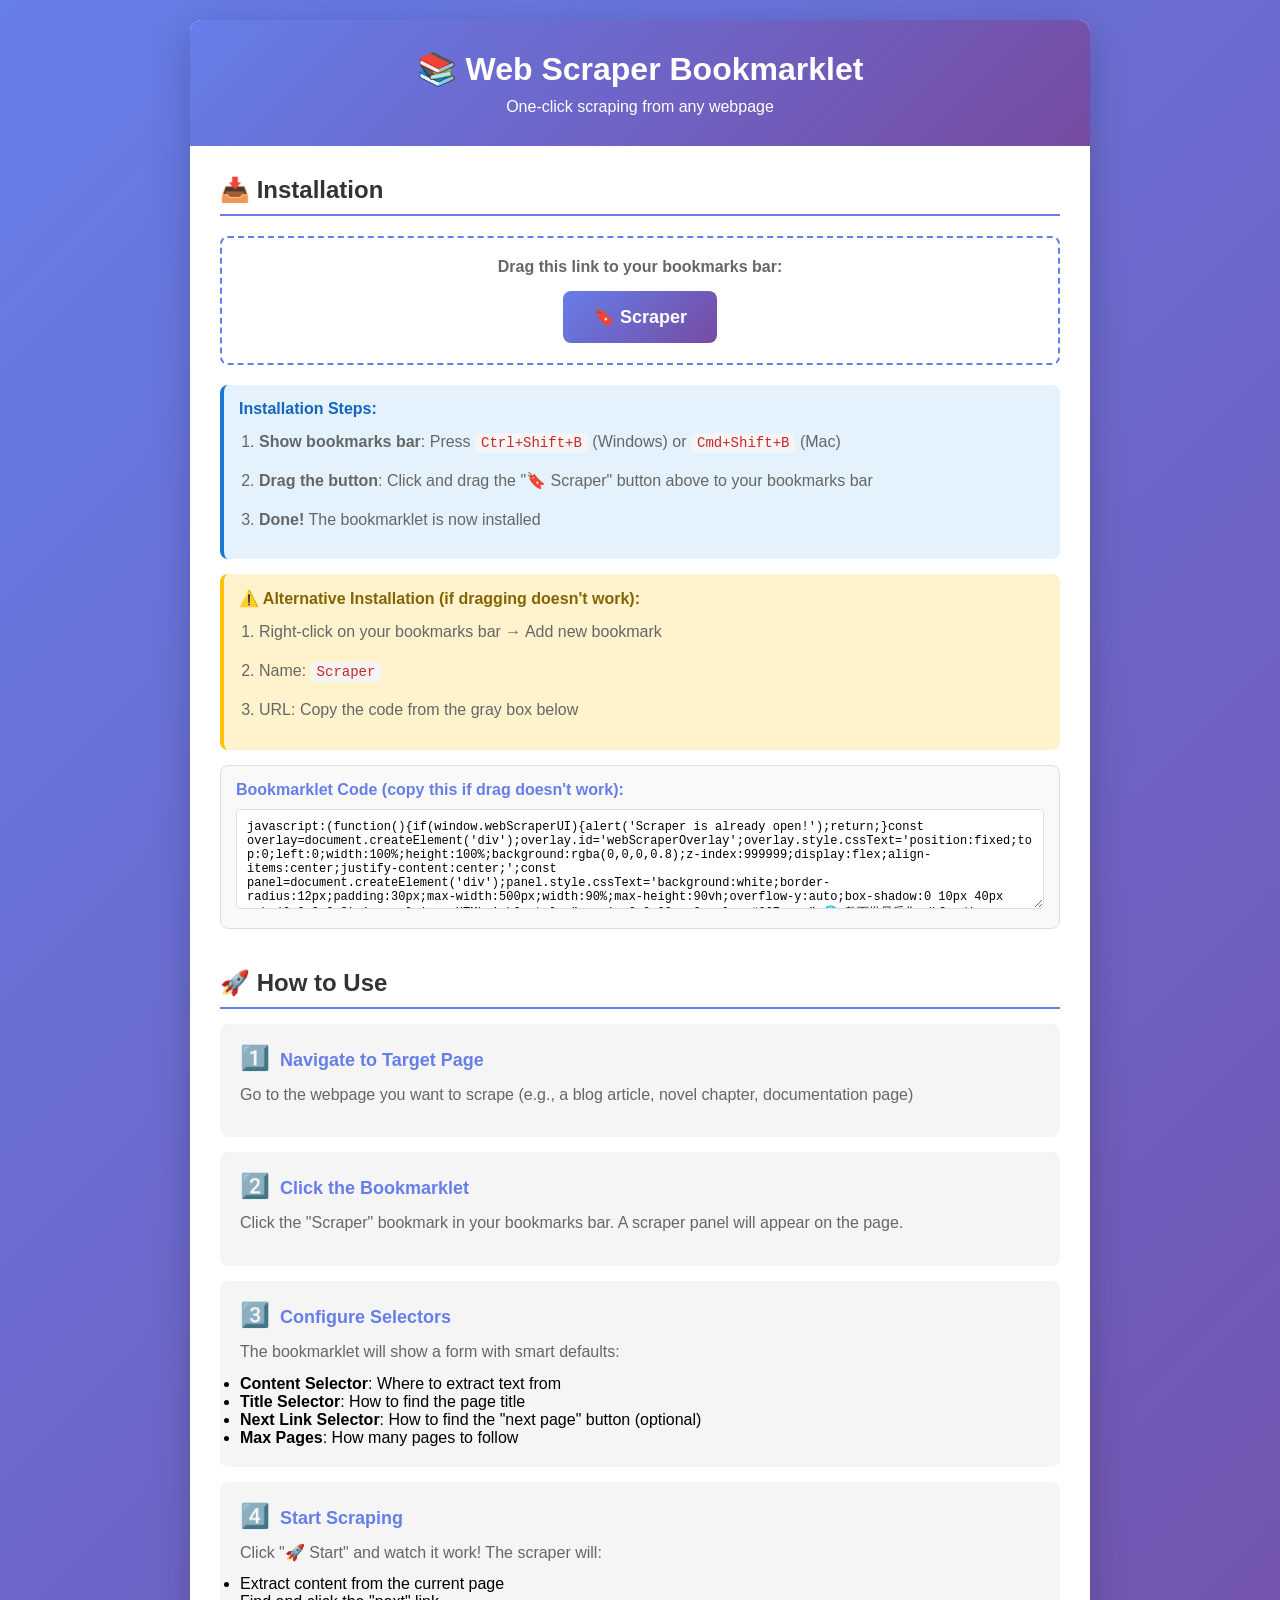
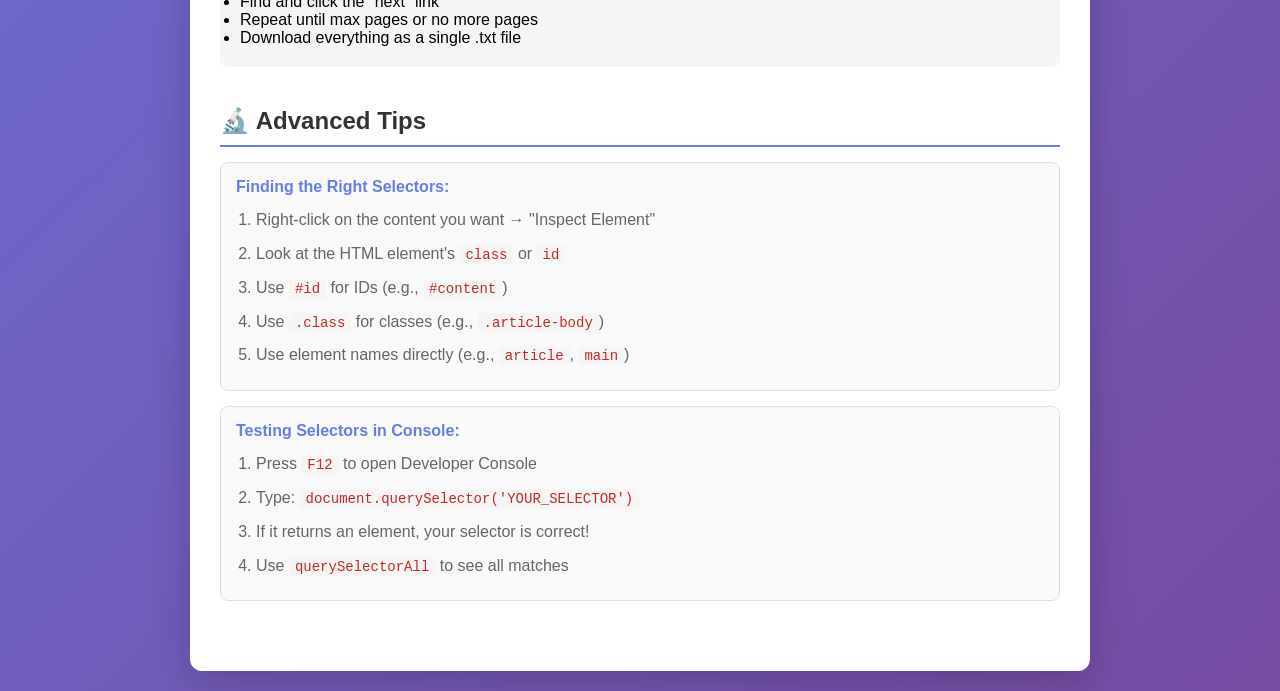
==== commit 80b9012a: "update web scraper bookmarklet" ====
--- a/bookmarklet.html
+++ b/bookmarklet.html
@@ -253,98 +253,6 @@
         </div>
       </div>
 
-      <!-- Examples Section -->
-      <div class="section">
-        <h2>💡 Common Selectors</h2>
-
-        <div class="example">
-          <h4>📰 Blog Articles / News Sites:</h4>
-          <ul>
-            <li><strong>Content:</strong> <code>article</code>, <code>.post-content</code>, <code>.entry-content</code></li>
-            <li><strong>Title:</strong> <code>h1</code>, <code>.post-title</code>, <code>.entry-title</code></li>
-            <li><strong>Next:</strong> <code>a.next</code>, <code>a[rel="next"]</code></li>
-          </ul>
-        </div>
-
-        <div class="example">
-          <h4>📖 Novel/Fiction Sites (Chinese):</h4>
-          <ul>
-            <li><strong>Content:</strong> <code>#content</code>, <code>.content</code>, <code>#article</code></li>
-            <li><strong>Title:</strong> <code>h1</code>, <code>.title</code></li>
-            <li><strong>Next:</strong> <code>a:contains(下一章)</code>, <code>a:contains(下一页)</code></li>
-          </ul>
-        </div>
-
-        <div class="example">
-          <h4>📚 Documentation Sites:</h4>
-          <ul>
-            <li><strong>Content:</strong> <code>main</code>, <code>.markdown-body</code>, <code>.doc-content</code></li>
-            <li><strong>Title:</strong> <code>h1</code></li>
-            <li><strong>Next:</strong> <code>a.next-page</code>, <code>a[aria-label="Next"]</code></li>
-          </ul>
-        </div>
-
-        <div class="instruction">
-          <strong>💡 Pro Tips:</strong>
-          <ul style="margin-top: 10px; margin-left: 20px;">
-            <li><strong>Inspect Element:</strong> Right-click → Inspect to find CSS selectors</li>
-            <li><strong>Multiple Selectors:</strong> Use commas: <code>article, .content, main</code></li>
-            <li><strong>Test First:</strong> Try with max pages = 1 to test selectors</li>
-            <li><strong>Single Page:</strong> Leave "Next Link" empty to scrape just current page</li>
-          </ul>
-        </div>
-      </div>
-
-      <!-- Features Section -->
-      <div class="section">
-        <h2>✨ Features</h2>
-
-        <div class="example">
-          <ul>
-            <li>✅ <strong>No CORS issues</strong> - runs directly on the target page</li>
-            <li>✅ <strong>Smart pagination</strong> - automatically follows next page links</li>
-            <li>✅ <strong>Flexible selectors</strong> - supports any CSS selector</li>
-            <li>✅ <strong>Auto-filename</strong> - generates filename from page title</li>
-            <li>✅ <strong>Progress tracking</strong> - shows which page is being processed</li>
-            <li>✅ <strong>Safe limits</strong> - prevents infinite loops with max pages</li>
-            <li>✅ <strong>Works offline</strong> - no external dependencies after installation</li>
-            <li>✅ <strong>Privacy-focused</strong> - all processing happens in your browser</li>
-          </ul>
-        </div>
-      </div>
-
-      <!-- Troubleshooting Section -->
-      <div class="section">
-        <h2>🔧 Troubleshooting</h2>
-
-        <div class="warning">
-          <strong>Issue: Nothing happens when I click the bookmarklet</strong>
-          <ul style="margin-top: 10px; margin-left: 20px;">
-            <li>Make sure you clicked the bookmark, not just viewed it</li>
-            <li>Try opening the browser console (F12) to see any errors</li>
-            <li>Some sites block JavaScript - try a different browser</li>
-          </ul>
-        </div>
-
-        <div class="warning">
-          <strong>Issue: No content extracted</strong>
-          <ul style="margin-top: 10px; margin-left: 20px;">
-            <li>Right-click on the content → Inspect to find the correct selector</li>
-            <li>Try broader selectors like <code>main</code> or <code>article</code></li>
-            <li>Use browser console: <code>document.querySelectorAll('YOUR_SELECTOR')</code></li>
-          </ul>
-        </div>
-
-        <div class="warning">
-          <strong>Issue: Next page not working</strong>
-          <ul style="margin-top: 10px; margin-left: 20px;">
-            <li>Inspect the "next" button to find its selector</li>
-            <li>For Chinese sites, try: <code>a:contains(下一页)</code></li>
-            <li>For English sites, try: <code>a.next</code> or <code>a[rel="next"]</code></li>
-          </ul>
-        </div>
-      </div>
-
       <!-- Advanced Section -->
       <div class="section">
         <h2>🔬 Advanced Tips</h2>
